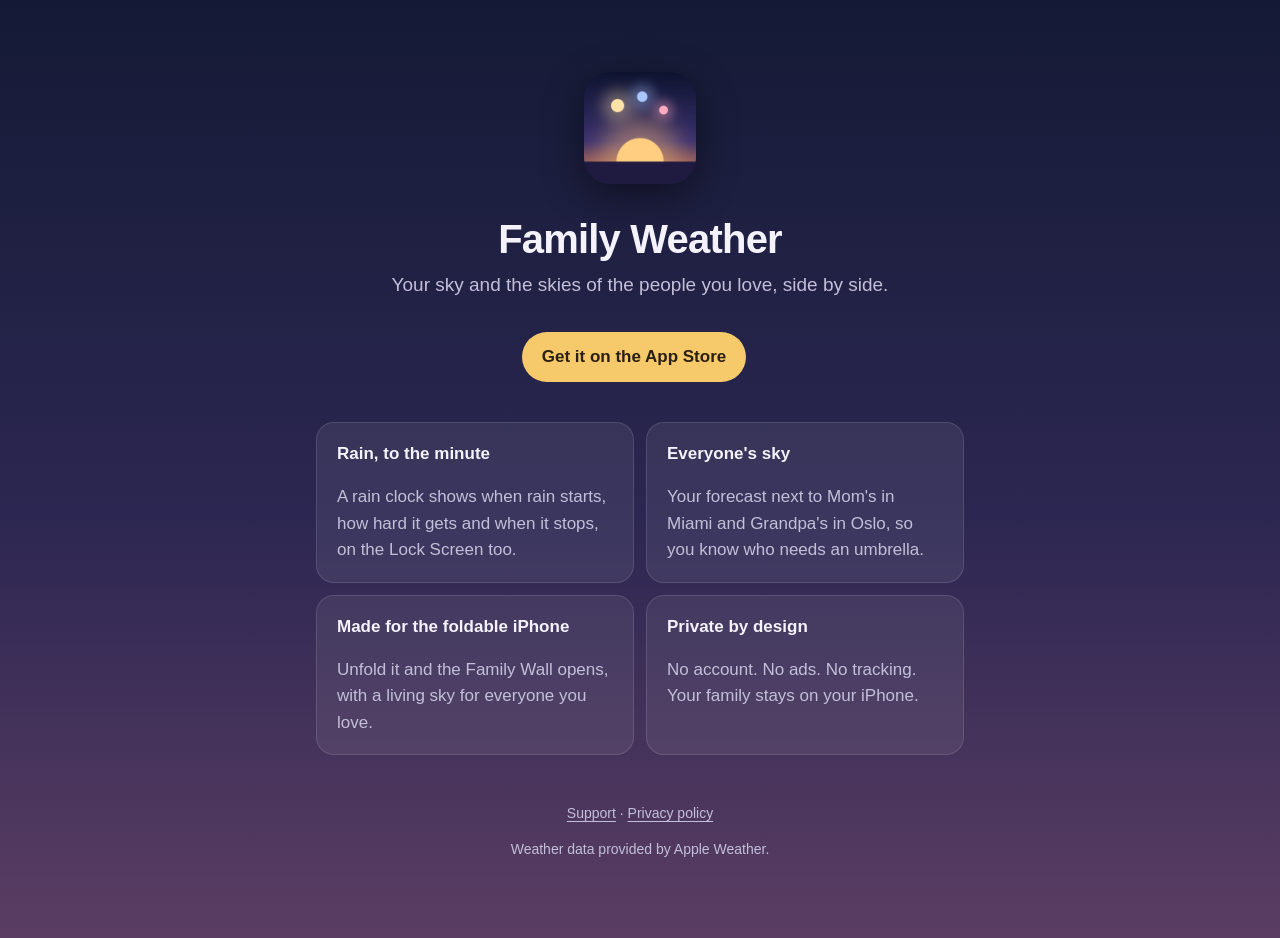
==== index.html @ c36b4d2b "Privacy policy, support and landing pages for Family Weather Co-Authored-By: Claude Opus 5.5 (1M con" ====
<!doctype html>
<html lang="en">
<head>
<meta charset="utf-8">
<meta name="viewport" content="width=device-width, initial-scale=1">
<title>Family Weather: Side by Side</title>
<meta name="description" content="Your sky and the skies of the people you love, side by side. Next-hour rain to the minute, made for the foldable iPhone. No account, no ads, no tracking.">
<meta name="apple-itunes-app" content="app-id=6826905686">
<meta name="theme-color" content="#141a35">
<link rel="icon" href="icon-180.png">
<link rel="apple-touch-icon" href="icon-180.png">
<link rel="stylesheet" href="style.css">
</head>
<body>
<main>
  <section class="hero">
    <img src="icon-512.png" alt="Family Weather app icon">
    <h1>Family Weather</h1>
    <p class="lede">Your sky and the skies of the people you love, side by side.</p>
    <a class="button" href="https://apps.apple.com/app/id6826905686">Get it on the App Store</a>
  </section>

  <div class="features">
    <div class="card">
      <h3>Rain, to the minute</h3>
      <p>A rain clock shows when rain starts, how hard it gets and when it stops, on the Lock Screen too.</p>
    </div>
    <div class="card">
      <h3>Everyone's sky</h3>
      <p>Your forecast next to Mom's in Miami and Grandpa's in Oslo, so you know who needs an umbrella.</p>
    </div>
    <div class="card">
      <h3>Made for the foldable iPhone</h3>
      <p>Unfold it and the Family Wall opens, with a living sky for everyone you love.</p>
    </div>
    <div class="card">
      <h3>Private by design</h3>
      <p>No account. No ads. No tracking. Your family stays on your iPhone.</p>
    </div>
  </div>

  <footer class="center">
    <p><a href="support/">Support</a> · <a href="privacy/">Privacy policy</a></p>
    <p>Weather data provided by Apple Weather.</p>
  </footer>
</main>
</body>
</html>
---- style.css ----
:root {
  --sky-top: #141a35;
  --sky-mid: #2c2752;
  --sky-low: #5b3d63;
  --glow: #f2a65a;
  --sun: #f6c96b;
  --text: #f4f2fb;
  --muted: #c3bfd9;
  --card: rgba(255, 255, 255, 0.07);
  --card-line: rgba(255, 255, 255, 0.12);
  --link: #ffd58a;
}
* { box-sizing: border-box; }
html { -webkit-text-size-adjust: 100%; }
body {
  margin: 0;
  min-height: 100vh;
  color: var(--text);
  background: linear-gradient(180deg, var(--sky-top) 0%, var(--sky-mid) 55%, var(--sky-low) 100%);
  background-color: var(--sky-top);
  font: 17px/1.55 -apple-system, BlinkMacSystemFont, "SF Pro Text", "Helvetica Neue", Helvetica, Arial, sans-serif;
}
a { color: var(--link); text-underline-offset: 3px; }
main { max-width: 680px; margin: 0 auto; padding: 48px 16px 64px; }
header.brand { display: flex; align-items: center; gap: 14px; margin-bottom: 32px; }
header.brand img { width: 56px; height: 56px; border-radius: 13px; box-shadow: 0 6px 20px rgba(0,0,0,0.35); }
header.brand a { color: var(--text); text-decoration: none; font-weight: 600; font-size: 19px; }
h1 { font-size: 34px; line-height: 1.15; letter-spacing: -0.02em; margin: 0 0 8px; }
h2 { font-size: 21px; margin: 36px 0 8px; }
h3 { font-size: 17px; margin: 22px 0 4px; }
p, li { color: var(--muted); }
strong, b { color: var(--text); }
.lede { font-size: 19px; color: var(--muted); margin: 0 0 24px; }
.card { background: var(--card); border: 1px solid var(--card-line); border-radius: 18px; padding: 18px 20px; margin: 20px 0; }
.card p:first-child { margin-top: 0; }
.card p:last-child { margin-bottom: 0; }
ul { padding-left: 20px; }
li { margin: 6px 0; }
.button {
  display: inline-block; padding: 12px 20px; border-radius: 999px; font-weight: 600; text-decoration: none;
  background: var(--sun); color: #2a1f10; margin: 8px 12px 8px 0;
}
.button.secondary { background: var(--card); color: var(--text); border: 1px solid var(--card-line); }
.hero { text-align: center; padding-top: 24px; }
.hero img { width: 112px; height: 112px; border-radius: 26px; box-shadow: 0 12px 40px rgba(0,0,0,0.45); }
.hero h1 { font-size: 40px; margin-top: 24px; }
.features { display: grid; grid-template-columns: repeat(auto-fit, minmax(260px, 1fr)); gap: 12px; margin: 32px 0; text-align: left; }
.features .card { margin: 0; }
.features h3 { margin-top: 0; }
footer { margin-top: 48px; font-size: 14px; color: var(--muted); }
footer a { color: var(--muted); }
.updated { font-size: 15px; }
footer.center { text-align: center; }
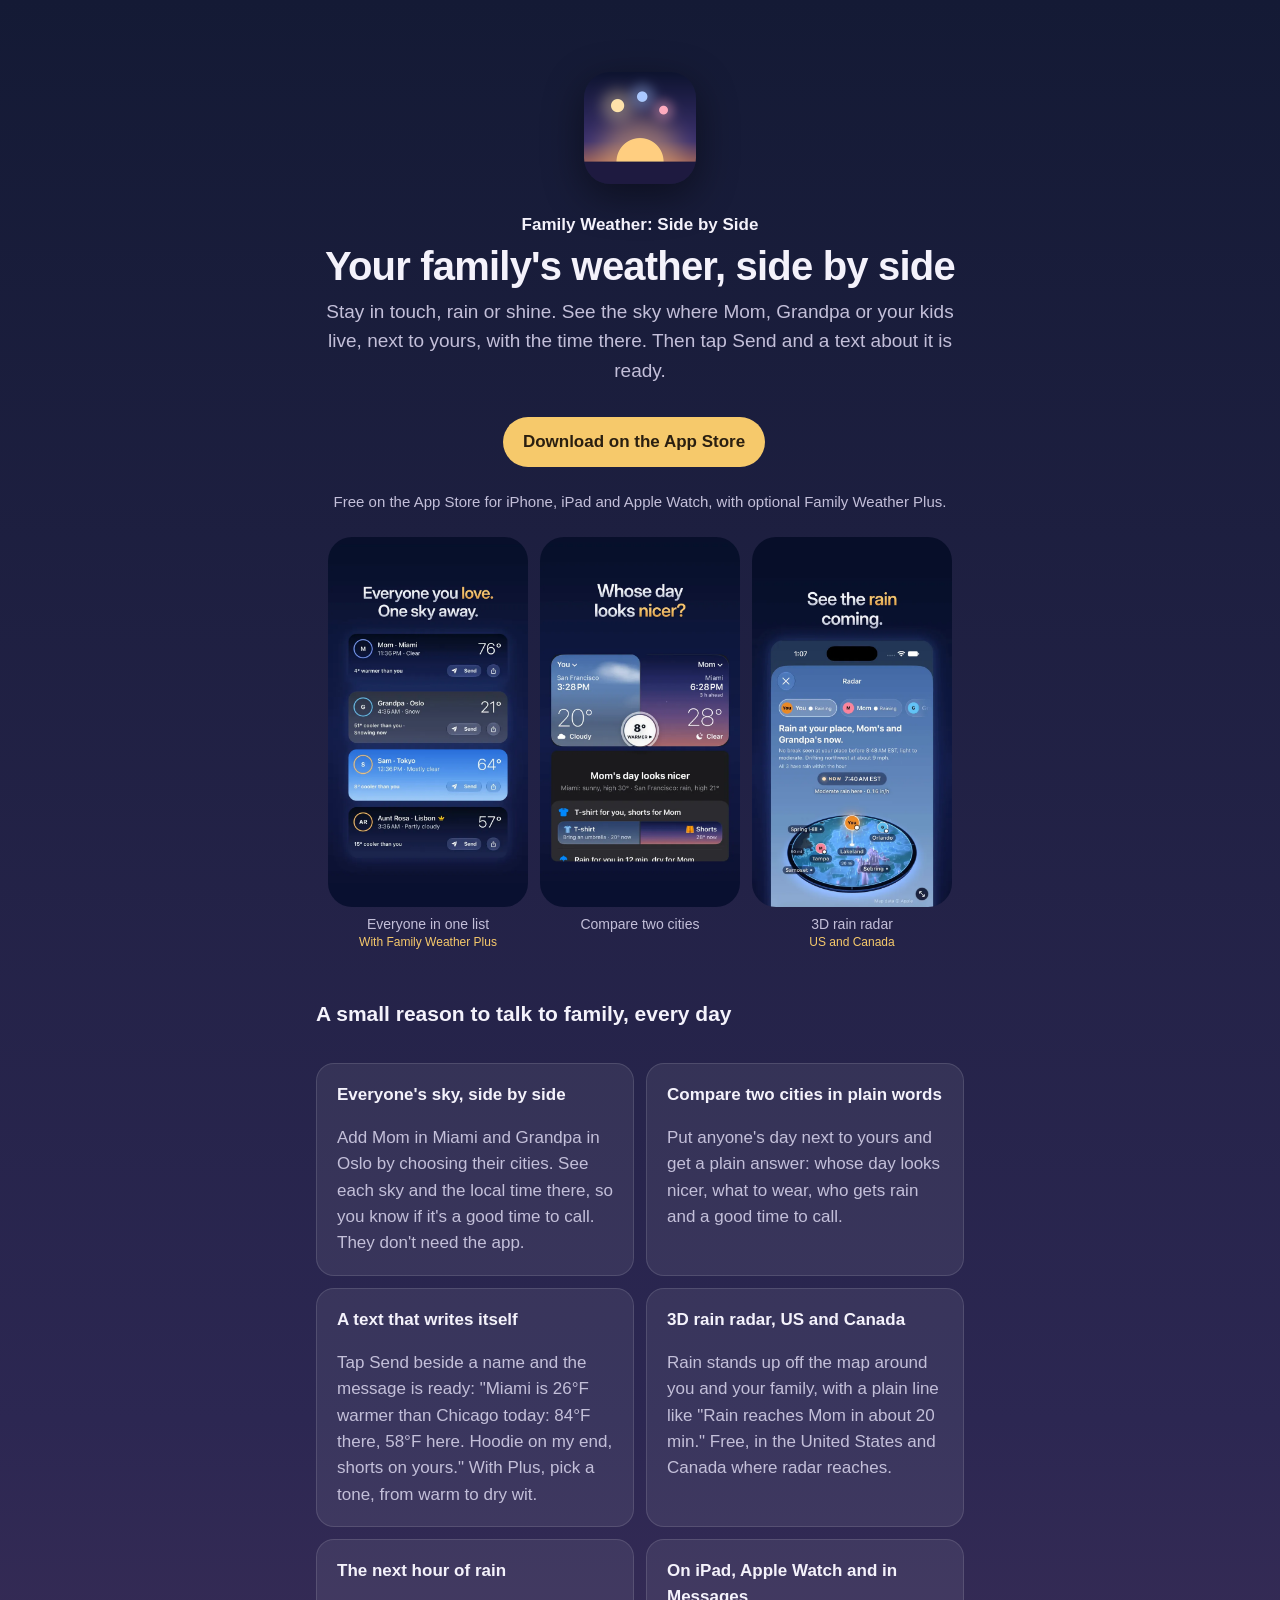
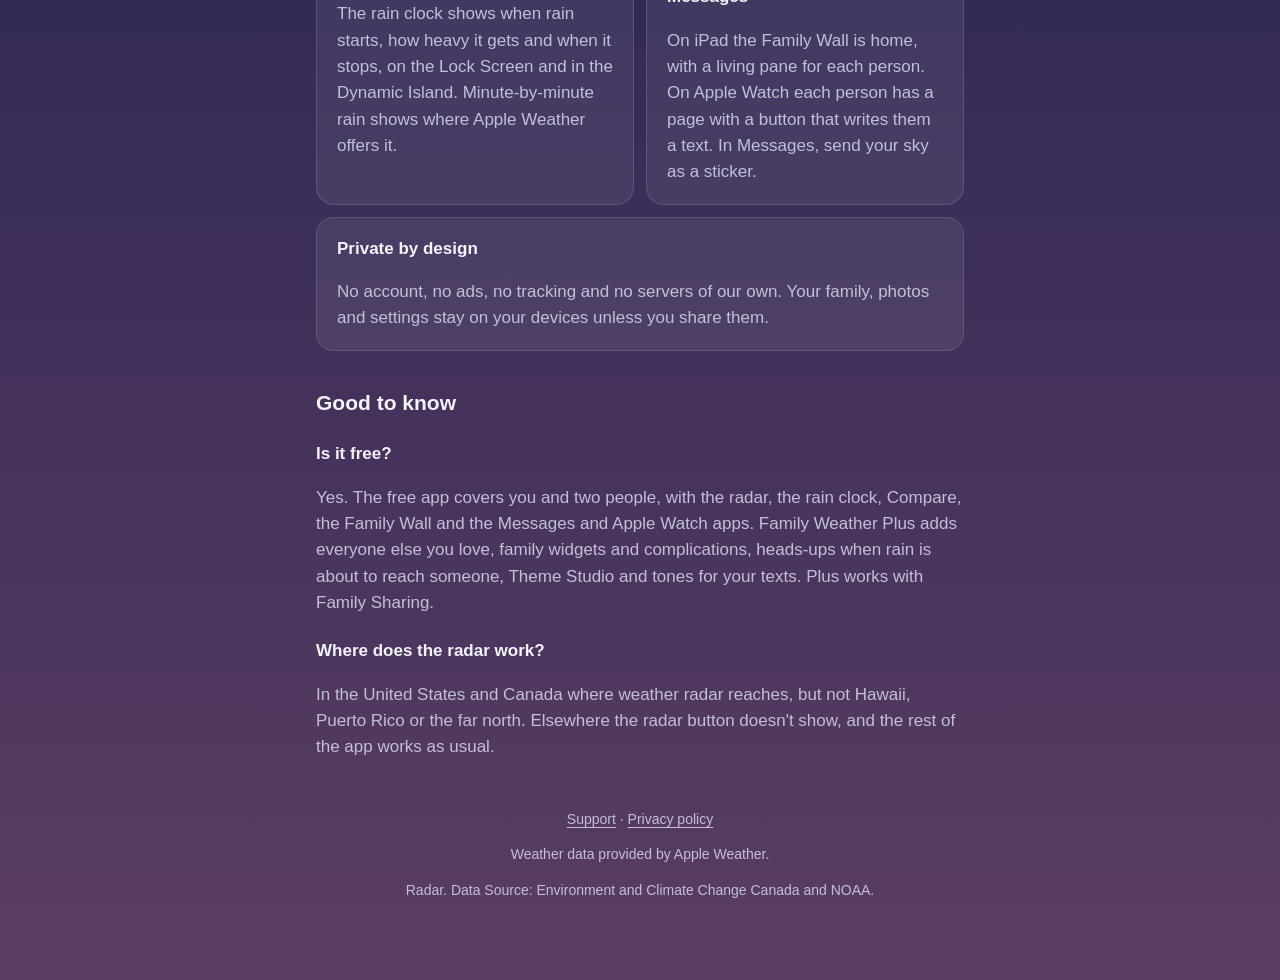
==== commit 39f2fc9e: "Site: search basics and family-first home page Home: a title and description that lead with family, " ====
--- a/index.html
+++ b/index.html
@@ -3,45 +3,100 @@
 <head>
 <meta charset="utf-8">
 <meta name="viewport" content="width=device-width, initial-scale=1">
-<title>Family Weather: Side by Side</title>
-<meta name="description" content="Your sky and the skies of the people you love, side by side. Next-hour rain to the minute, made for the foldable iPhone. No account, no ads, no tracking.">
+<title>Family Weather: Your Family's Weather, Side by Side</title>
+<meta name="description" content="See the weather where your family lives, next to yours, with the time there. Compare two cities and text them in one tap. For iPhone, iPad and Apple Watch.">
+<link rel="canonical" href="https://gridwhistle.github.io/family-weather-site/">
 <meta name="apple-itunes-app" content="app-id=6826905686">
 <meta name="theme-color" content="#141a35">
 <link rel="icon" href="icon-180.png">
 <link rel="apple-touch-icon" href="icon-180.png">
 <link rel="stylesheet" href="style.css">
+<!-- Add only once Search Console gives the real token: -->
+<!-- <meta name="google-site-verification" content="TOKEN"> -->
+<meta property="og:type" content="website">
+<meta property="og:site_name" content="Family Weather">
+<meta property="og:title" content="Family Weather: Your Family's Weather, Side by Side">
+<meta property="og:description" content="Mom's sky next to yours, the time where she is, and a text that writes itself. For iPhone, iPad and Apple Watch.">
+<meta property="og:url" content="https://gridwhistle.github.io/family-weather-site/">
+<meta property="og:image" content="https://gridwhistle.github.io/family-weather-site/og-image.png">
+<meta property="og:image:width" content="1200">
+<meta property="og:image:height" content="630">
+<meta property="og:image:alt" content="Family Weather Compare: your sky in San Francisco next to Mom's in Miami, with the time where she is and the answer: Mom's day looks nicer">
+<meta name="twitter:card" content="summary_large_image">
+<script type="application/ld+json">
+{
+  "@context": "https://schema.org",
+  "@type": "MobileApplication",
+  "name": "Family Weather: Side by Side",
+  "alternateName": "Family Weather",
+  "description": "See the weather where your family lives next to yours, with the time there, compare two cities and send a ready-made text in one tap.",
+  "url": "https://gridwhistle.github.io/family-weather-site/",
+  "downloadUrl": "https://apps.apple.com/app/id6826905686",
+  "sameAs": ["https://apps.apple.com/app/id6826905686"],
+  "image": "https://gridwhistle.github.io/family-weather-site/icon-512.png",
+  "operatingSystem": "iOS, iPadOS, watchOS",
+  "applicationCategory": "LifestyleApplication",
+  "applicationSubCategory": "Weather",
+  "inLanguage": "en",
+  "offers": { "@type": "Offer", "price": "0", "priceCurrency": "USD" },
+  "publisher": { "@type": "Organization", "name": "Gridwhistle" }
+}
+</script>
 </head>
 <body>
 <main>
   <section class="hero">
-    <img src="icon-512.png" alt="Family Weather app icon">
-    <h1>Family Weather</h1>
-    <p class="lede">Your sky and the skies of the people you love, side by side.</p>
-    <a class="button" href="https://apps.apple.com/app/id6826905686">Get it on the App Store</a>
+    <img src="icon-224.png" width="112" height="112" alt="Family Weather app icon">
+    <p class="eyebrow">Family Weather: Side by Side</p>
+    <h1>Your family's weather, side by side</h1>
+    <p class="lede">Stay in touch, rain or shine. See the sky where Mom, Grandpa or your kids live, next to yours, with the time there. Then tap Send and a text about it is ready.</p>
+    <a class="button" href="https://apps.apple.com/app/id6826905686" data-ct="site-home">Download on the App Store</a>
+    <p class="small">Free on the App Store for iPhone, iPad and Apple&nbsp;Watch, with optional Family Weather Plus.</p>
   </section>
 
+  <section class="shots" aria-label="Screenshots">
+    <figure>
+      <img src="images/family-list.webp" width="220" height="407" alt="Family Weather's family list: Mom in Miami, Grandpa in Oslo, Sam in Tokyo and Aunt Rosa in Lisbon, each with their sky, local time, temperature and a Send button">
+      <figcaption>Everyone in one list <span class="plus">With Family Weather Plus</span></figcaption>
+    </figure>
+    <figure>
+      <img src="images/compare.webp" width="220" height="407" loading="lazy" alt="Compare: your day in San Francisco next to Mom's in Miami, three hours ahead, with the answer Mom's day looks nicer and what each of you should wear">
+      <figcaption>Compare two cities</figcaption>
+    </figure>
+    <figure>
+      <img src="images/radar.webp" width="220" height="407" loading="lazy" alt="3D rain radar standing up off the map around Lakeland, Tampa and Orlando, with You, Mom and Grandpa marked and the line: Rain at your place, Mom's and Grandpa's now">
+      <figcaption>3D rain radar <span class="plus">US and Canada</span></figcaption>
+    </figure>
+  </section>
+
+  <h2>A small reason to talk to family, every day</h2>
   <div class="features">
-    <div class="card">
-      <h3>Rain, to the minute</h3>
-      <p>A rain clock shows when rain starts, how hard it gets and when it stops, on the Lock Screen too.</p>
-    </div>
-    <div class="card">
-      <h3>Everyone's sky</h3>
-      <p>Your forecast next to Mom's in Miami and Grandpa's in Oslo, so you know who needs an umbrella.</p>
-    </div>
-    <div class="card">
-      <h3>Made for the foldable iPhone</h3>
-      <p>Unfold it and the Family Wall opens, with a living sky for everyone you love.</p>
-    </div>
-    <div class="card">
-      <h3>Private by design</h3>
-      <p>No account. No ads. No tracking. Your family stays on your iPhone.</p>
-    </div>
+    <div class="card"><h3>Everyone's sky, side by side</h3>
+      <p>Add Mom in Miami and Grandpa in Oslo by choosing their cities. See each sky and the local time there, so you know if it's a good time to call. They don't need the app.</p></div>
+    <div class="card"><h3>Compare two cities in plain words</h3>
+      <p>Put anyone's day next to yours and get a plain answer: whose day looks nicer, what to wear, who gets rain and a good time to call.</p></div>
+    <div class="card"><h3>A text that writes itself</h3>
+      <p>Tap Send beside a name and the message is ready: "Miami is 26°F warmer than Chicago today: 84°F there, 58°F here. Hoodie on my end, shorts on yours." With Plus, pick a tone, from warm to dry wit.</p></div>
+    <div class="card"><h3>3D rain radar, US and Canada</h3>
+      <p>Rain stands up off the map around you and your family, with a plain line like "Rain reaches Mom in about 20 min." Free, in the United States and Canada where radar reaches.</p></div>
+    <div class="card"><h3>The next hour of rain</h3>
+      <p>The rain clock shows when rain starts, how heavy it gets and when it stops, on the Lock Screen and in the Dynamic Island. Minute-by-minute rain shows where Apple Weather offers it.</p></div>
+    <div class="card"><h3>On iPad, Apple&nbsp;Watch and in Messages</h3>
+      <p>On iPad the Family Wall is home, with a living pane for each person. On Apple&nbsp;Watch each person has a page with a button that writes them a text. In Messages, send your sky as a sticker.</p></div>
+    <div class="card"><h3>Private by design</h3>
+      <p>No account, no ads, no tracking and no servers of our own. Your family, photos and settings stay on your devices unless you share them.</p></div>
   </div>
+
+  <h2>Good to know</h2>
+  <h3>Is it free?</h3>
+  <p>Yes. The free app covers you and two people, with the radar, the rain clock, Compare, the Family Wall and the Messages and Apple&nbsp;Watch apps. Family Weather Plus adds everyone else you love, family widgets and complications, heads-ups when rain is about to reach someone, Theme Studio and tones for your texts. Plus works with Family Sharing.</p>
+  <h3>Where does the radar work?</h3>
+  <p>In the United States and Canada where weather radar reaches, but not Hawaii, Puerto Rico or the far north. Elsewhere the radar button doesn't show, and the rest of the app works as usual.</p>
 
   <footer class="center">
     <p><a href="support/">Support</a> · <a href="privacy/">Privacy policy</a></p>
     <p>Weather data provided by Apple Weather.</p>
+    <p>Radar. Data Source: Environment and Climate Change Canada and NOAA.</p>
   </footer>
 </main>
 </body>
--- a/style.css
+++ b/style.css
@@ -42,7 +42,7 @@
 }
 .button.secondary { background: var(--card); color: var(--text); border: 1px solid var(--card-line); }
 .hero { text-align: center; padding-top: 24px; }
-.hero img { width: 112px; height: 112px; border-radius: 26px; box-shadow: 0 12px 40px rgba(0,0,0,0.45); }
+.hero > img { width: 112px; height: 112px; border-radius: 26px; box-shadow: 0 12px 40px rgba(0,0,0,0.45); }
 .hero h1 { font-size: 40px; margin-top: 24px; }
 .features { display: grid; grid-template-columns: repeat(auto-fit, minmax(260px, 1fr)); gap: 12px; margin: 32px 0; text-align: left; }
 .features .card { margin: 0; }
@@ -51,3 +51,20 @@
 footer a { color: var(--muted); }
 .updated { font-size: 15px; }
 footer.center { text-align: center; }
+
+/* Home page: family-first hero, screenshots */
+.eyebrow { font-weight: 600; color: var(--text); margin: 20px 0 4px; }
+.hero h1 { margin-top: 4px; text-wrap: balance; }
+.features .card:last-child:nth-child(odd) { grid-column: 1 / -1; }
+.badge { display: inline-block; margin: 10px; }           /* clear space = 1/4 of 40px badge */
+.badge img { display: block; height: 40px; width: auto; } /* Apple minimum on-screen height 40px */
+.small { font-size: 15px; }
+.shots { display: flex; gap: 12px; overflow-x: auto; scroll-snap-type: x mandatory; padding: 8px 0 12px; margin: 8px 0 24px; }
+.shots figure { flex: 0 0 auto; width: 220px; margin: 0; scroll-snap-align: center; }
+.shots img { display: block; width: 100%; height: auto; border-radius: 24px; }
+.shots figcaption { font-size: 14px; color: var(--muted); text-align: center; margin-top: 8px; line-height: 1.35; }
+.shots .plus { display: block; font-size: 12px; color: var(--sun); }
+@media (min-width: 700px) {
+  .shots { justify-content: center; }
+  .shots figure { width: 200px; }
+}
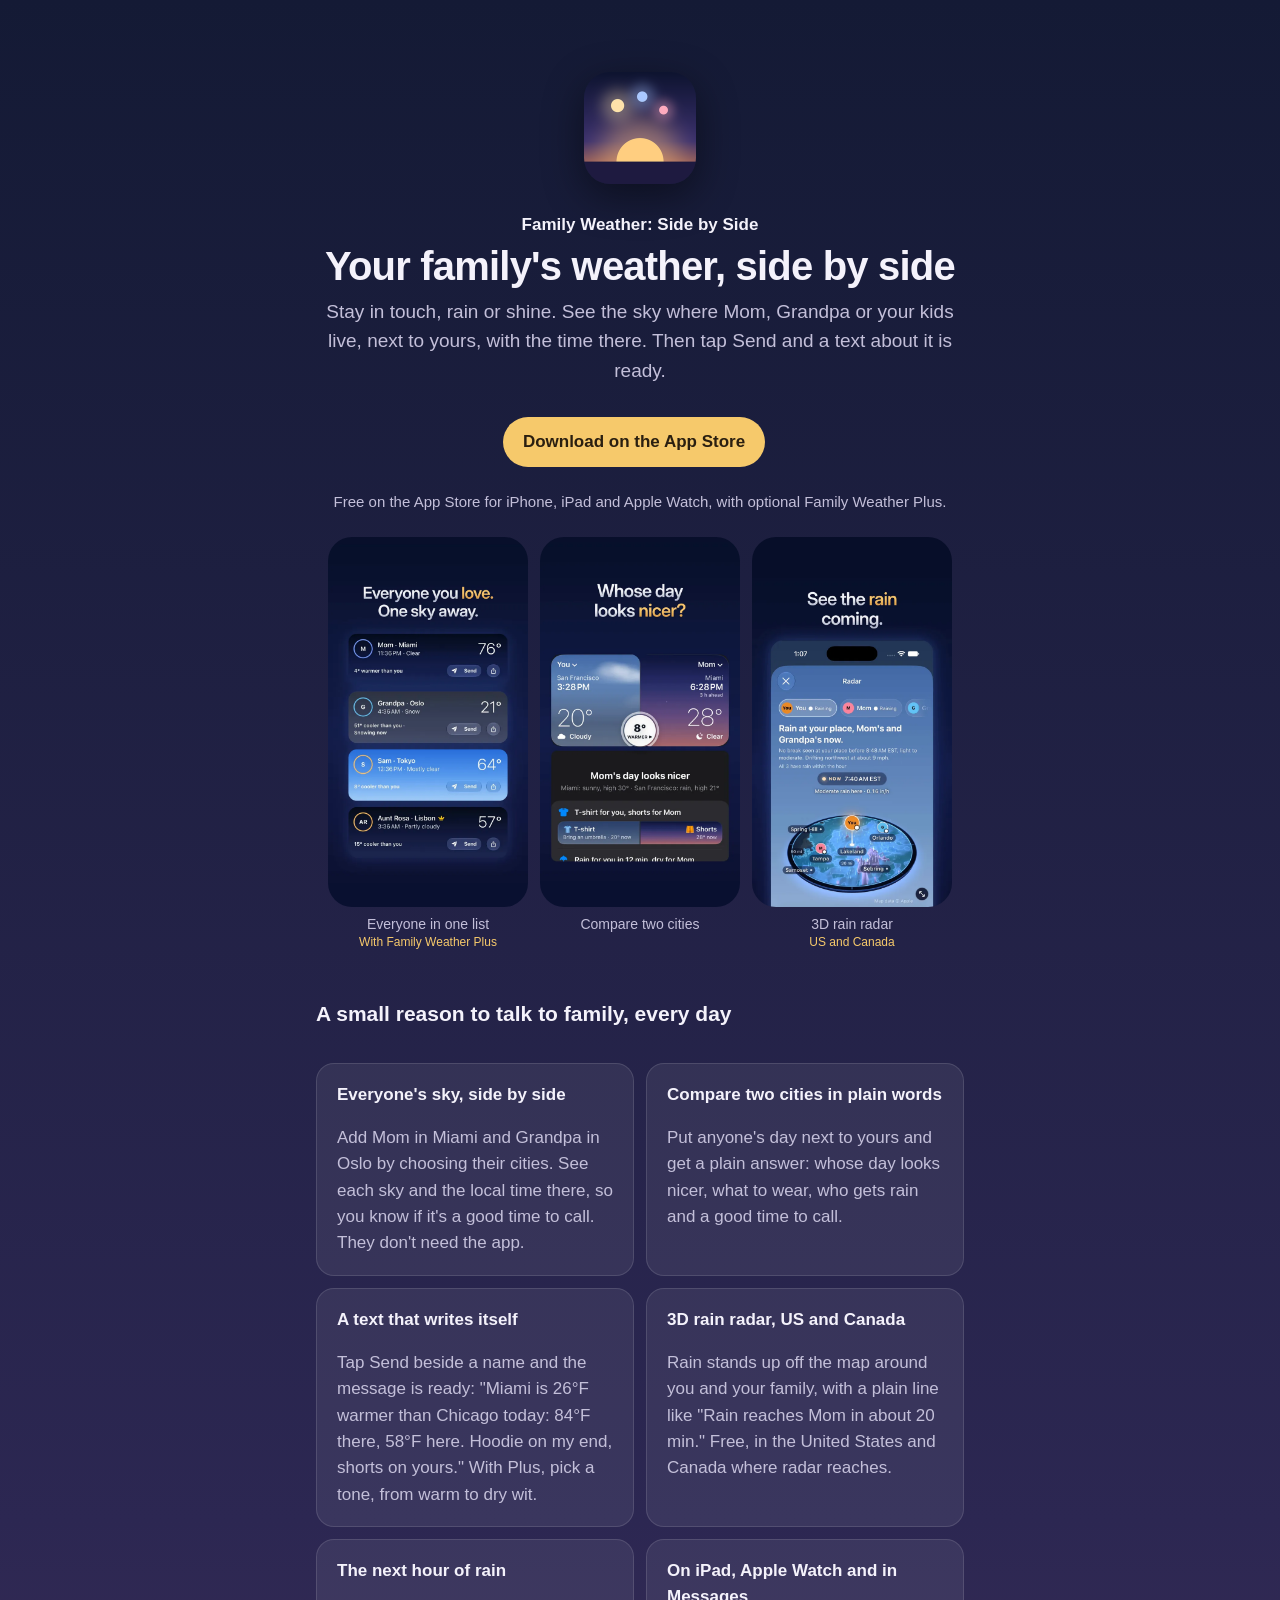
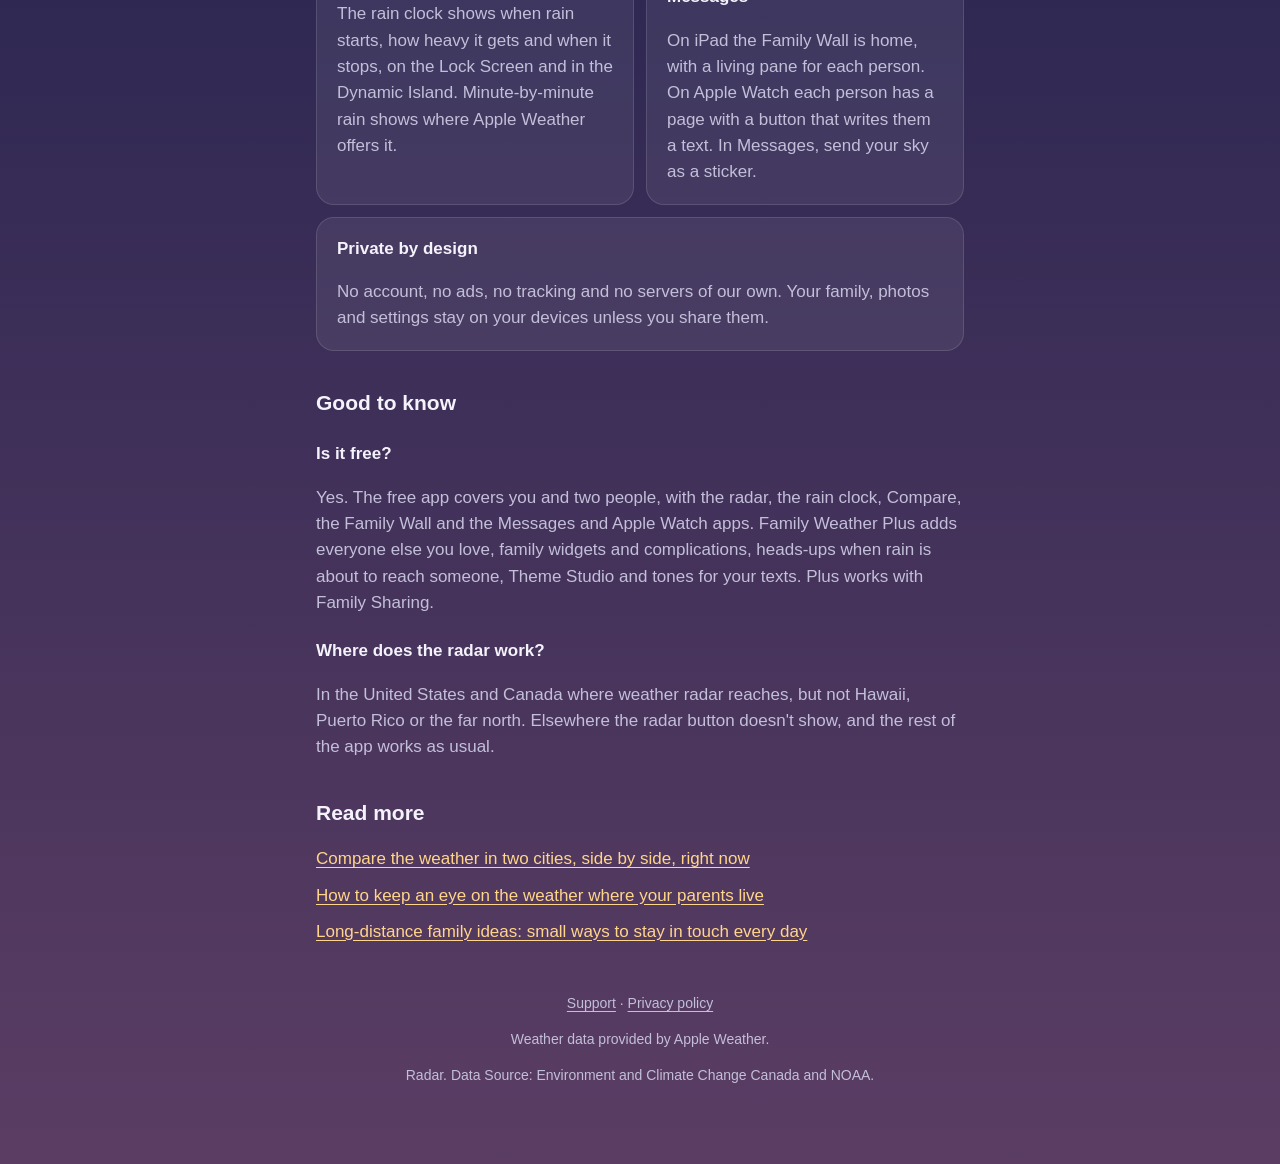
==== commit 3db3cd43: "Site: three articles for families apart Three practical articles, each useful without the app, with " ====
--- a/index.html
+++ b/index.html
@@ -93,6 +93,13 @@
   <h3>Where does the radar work?</h3>
   <p>In the United States and Canada where weather radar reaches, but not Hawaii, Puerto Rico or the far north. Elsewhere the radar button doesn't show, and the rest of the app works as usual.</p>
 
+  <h2>Read more</h2>
+  <ul class="readmore">
+    <li><a href="compare-weather-two-cities/">Compare the weather in two cities, side by side, right now</a></li>
+    <li><a href="weather-where-your-parents-live/">How to keep an eye on the weather where your parents live</a></li>
+    <li><a href="long-distance-family-ideas/">Long-distance family ideas: small ways to stay in touch every day</a></li>
+  </ul>
+
   <footer class="center">
     <p><a href="support/">Support</a> · <a href="privacy/">Privacy policy</a></p>
     <p>Weather data provided by Apple Weather.</p>
--- a/style.css
+++ b/style.css
@@ -63,8 +63,18 @@
 .shots figure { flex: 0 0 auto; width: 220px; margin: 0; scroll-snap-align: center; }
 .shots img { display: block; width: 100%; height: auto; border-radius: 24px; }
 .shots figcaption { font-size: 14px; color: var(--muted); text-align: center; margin-top: 8px; line-height: 1.35; }
-.shots .plus { display: block; font-size: 12px; color: var(--sun); }
+figcaption .plus { display: block; font-size: 12px; color: var(--sun); }
 @media (min-width: 700px) {
   .shots { justify-content: center; }
   .shots figure { width: 200px; }
 }
+
+/* Articles */
+article h1 { text-wrap: balance; }
+article ol { padding-left: 24px; }
+blockquote { margin: 16px 0; padding: 12px 18px; border-left: 3px solid var(--sun); border-radius: 0 12px 12px 0; background: var(--card); color: var(--text); }
+.article-shot { width: 240px; max-width: 100%; margin: 28px auto; text-align: center; }
+.article-shot img { display: block; width: 100%; height: auto; border-radius: 24px; }
+.article-shot figcaption { font-size: 14px; color: var(--muted); margin-top: 8px; line-height: 1.35; }
+.readmore { list-style: none; padding: 0; }
+.readmore li { margin: 10px 0; }
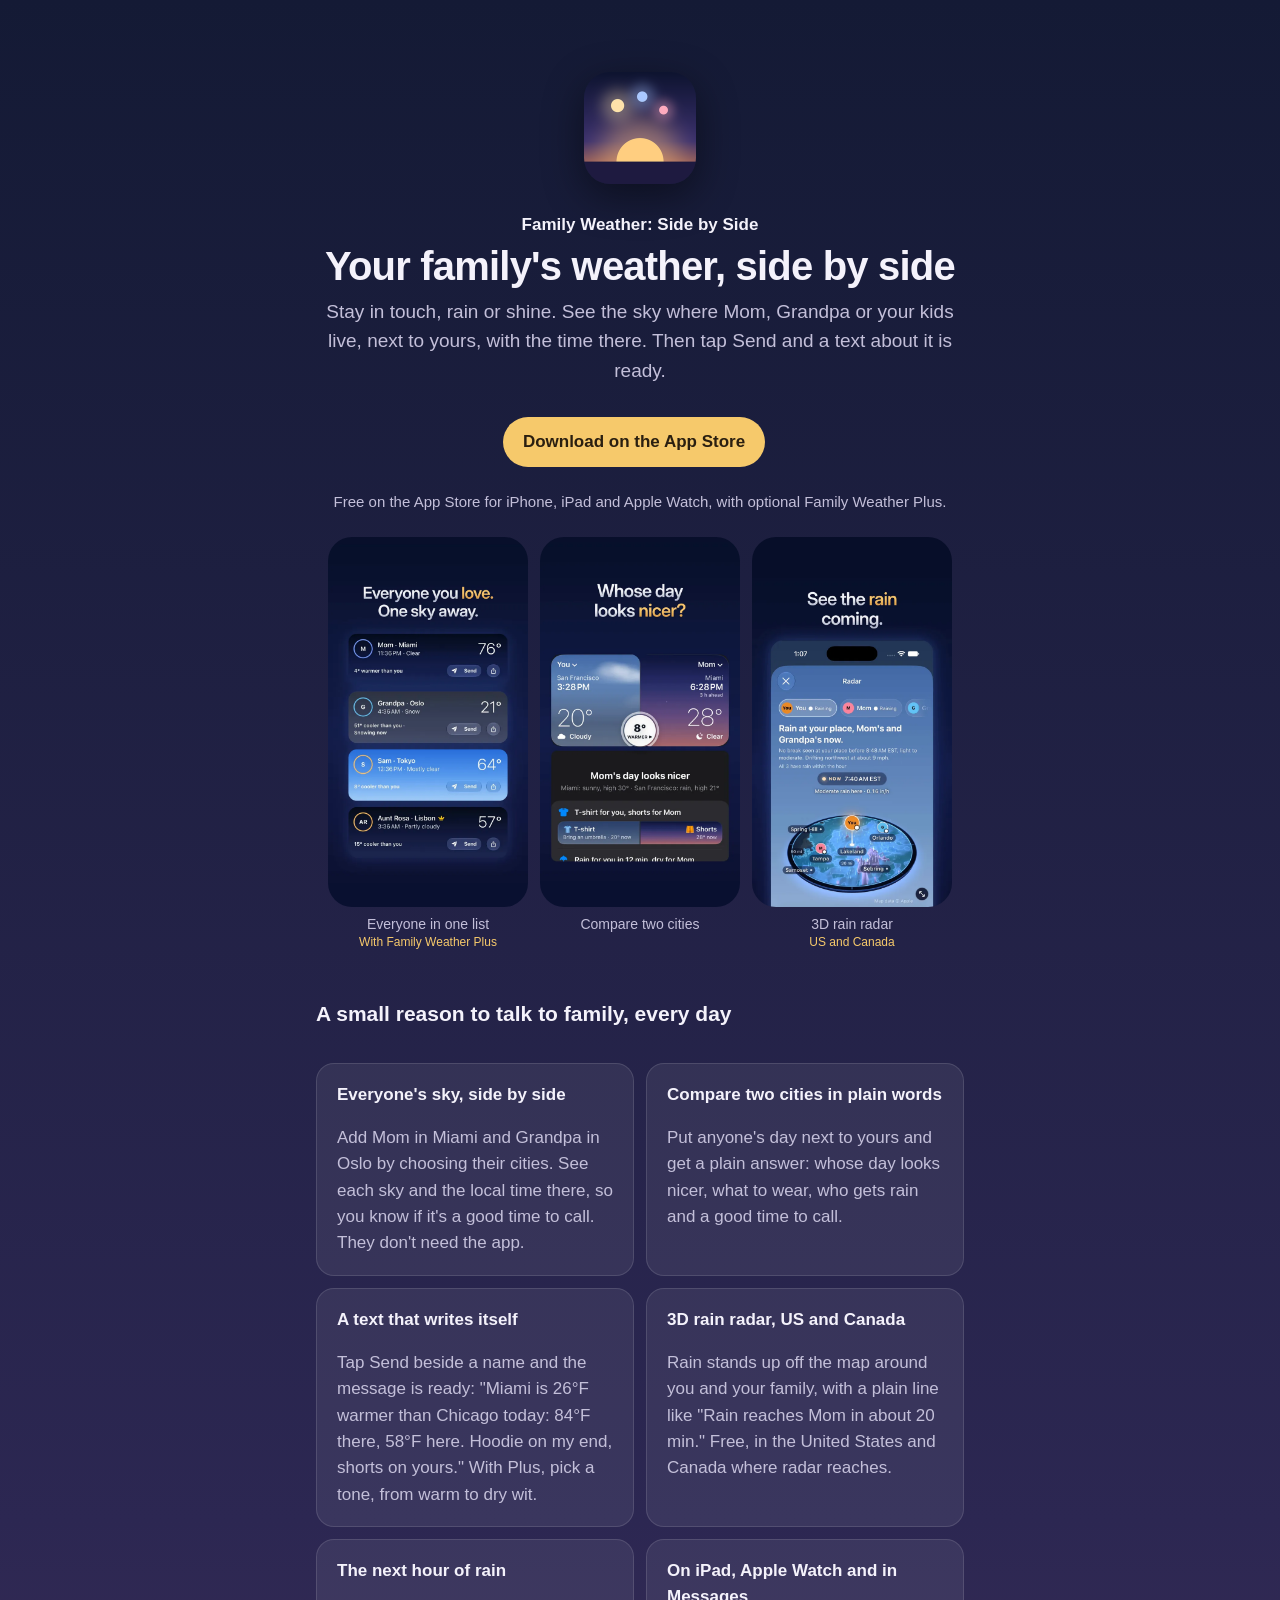
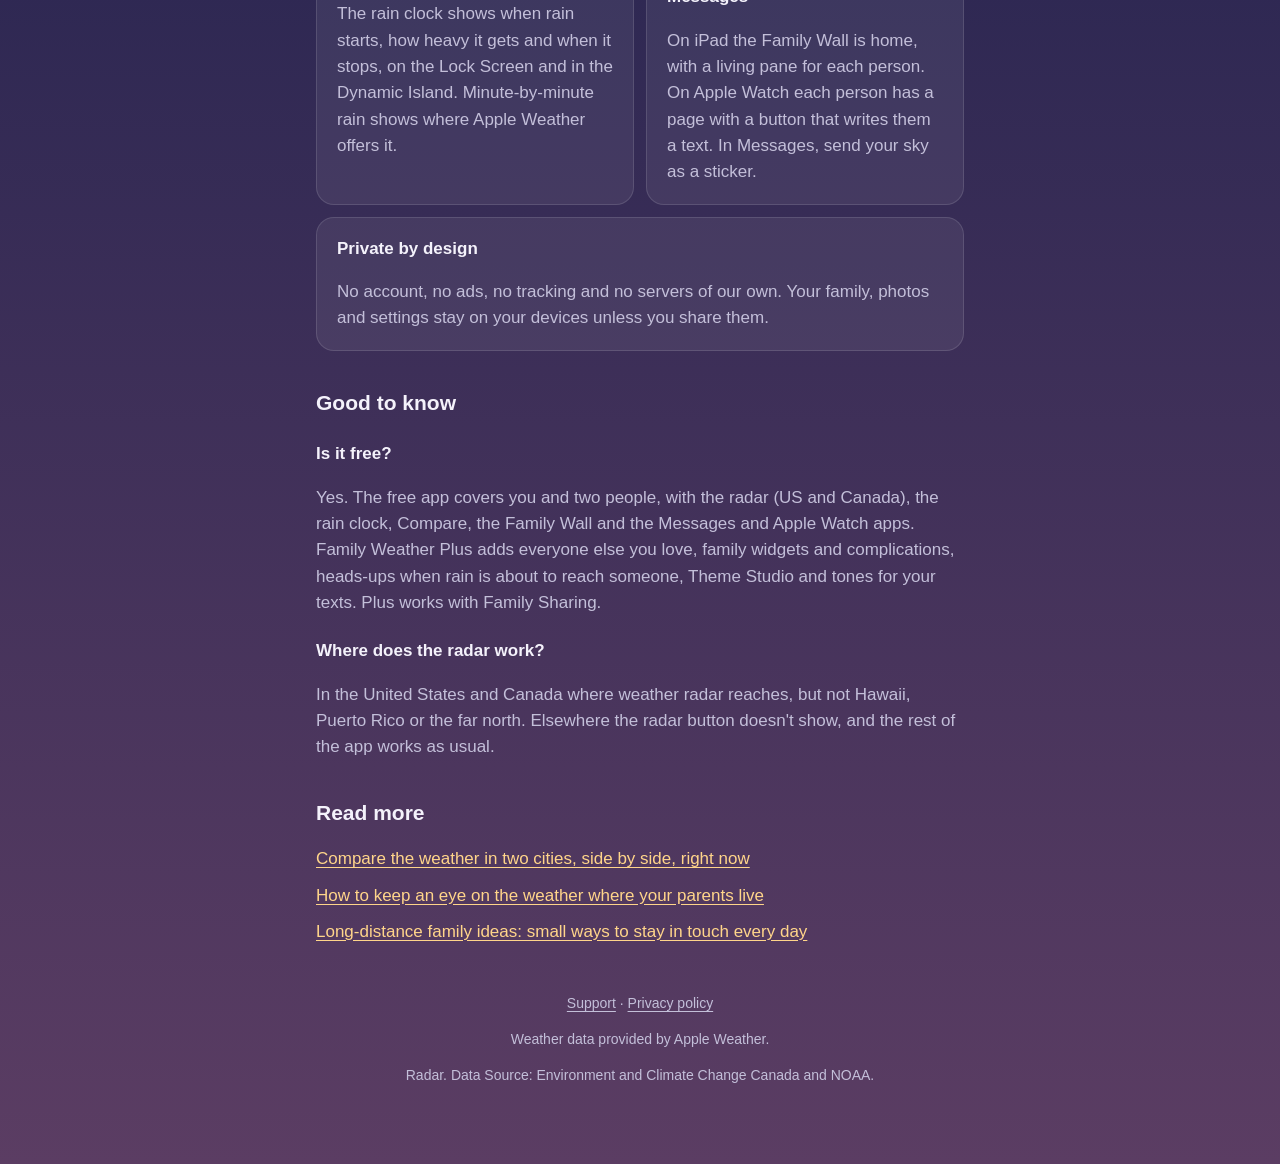
==== commit 6173c6f3: "Site: review fixes Support: the radar answer now names the Radar button and where it sits (Today, th" ====
--- a/index.html
+++ b/index.html
@@ -89,7 +89,7 @@
 
   <h2>Good to know</h2>
   <h3>Is it free?</h3>
-  <p>Yes. The free app covers you and two people, with the radar, the rain clock, Compare, the Family Wall and the Messages and Apple&nbsp;Watch apps. Family Weather Plus adds everyone else you love, family widgets and complications, heads-ups when rain is about to reach someone, Theme Studio and tones for your texts. Plus works with Family Sharing.</p>
+  <p>Yes. The free app covers you and two people, with the radar (US and Canada), the rain clock, Compare, the Family Wall and the Messages and Apple&nbsp;Watch apps. Family Weather Plus adds everyone else you love, family widgets and complications, heads-ups when rain is about to reach someone, Theme Studio and tones for your texts. Plus works with Family Sharing.</p>
   <h3>Where does the radar work?</h3>
   <p>In the United States and Canada where weather radar reaches, but not Hawaii, Puerto Rico or the far north. Elsewhere the radar button doesn't show, and the rest of the app works as usual.</p>
 
